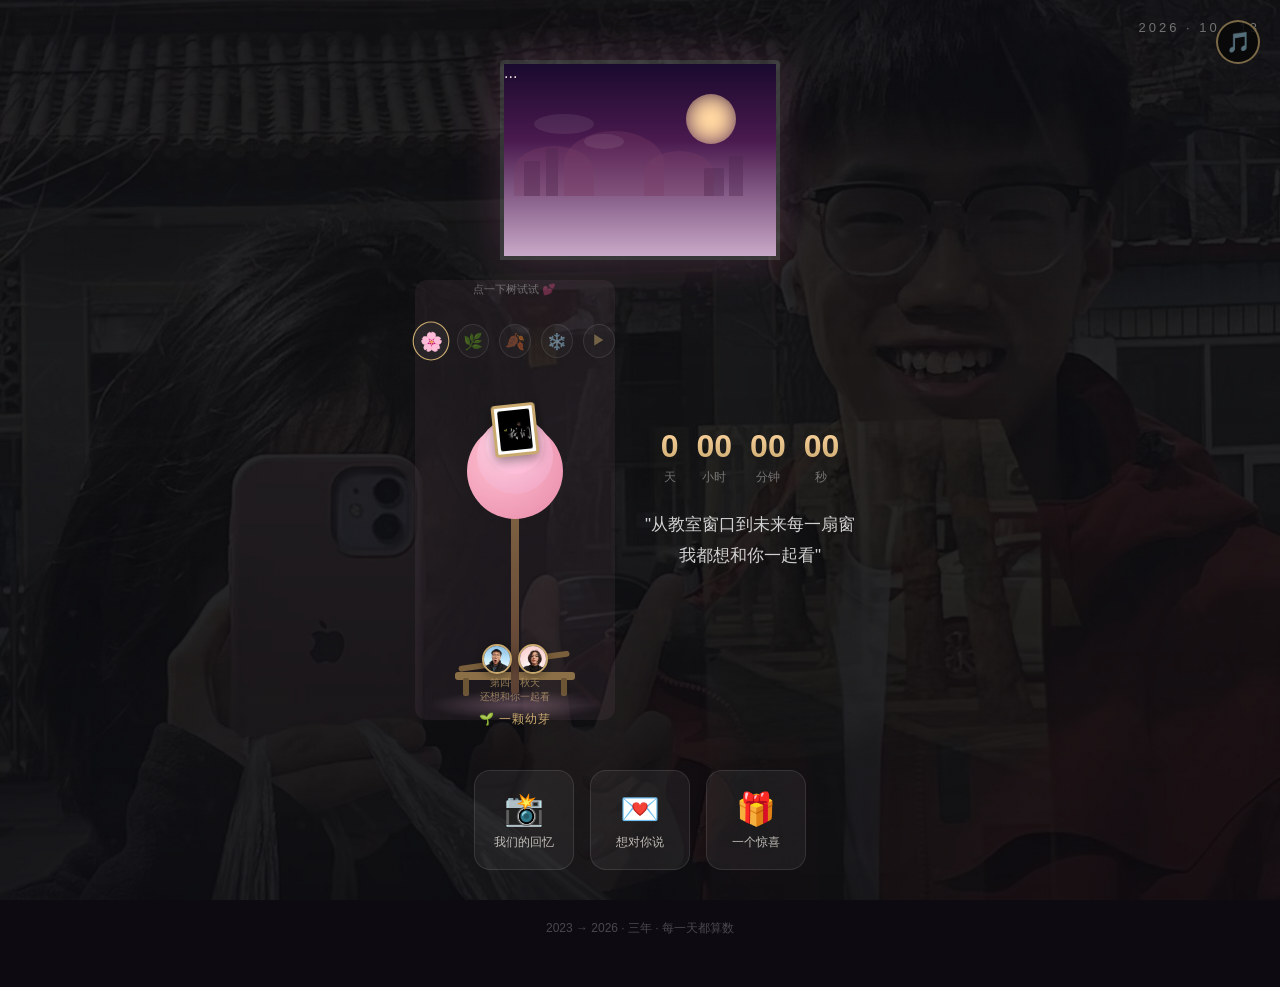
==== index.html @ 02c5efa4 "Add files via upload" ====
<!DOCTYPE html>
<html lang="zh-CN">
<head>
<meta charset="UTF-8" />
<meta name="viewport" content="width=device-width, initial-scale=1.0" />
<title>三周年快乐</title>
<link rel="stylesheet" href="style.css" />
</head>
<body>

<!-- ===== 四季背景合影层 ===== -->
<div class="bg-photos">
  <div class="bg-photo active" data-season="spring" style="background-image:url('spring.jpg')"></div>
  <div class="bg-photo" data-season="summer" style="background-image:url('summer.jpg')"></div>
  <div class="bg-photo" data-season="autumn" style="background-image:url('autumn.jpg')"></div>
  <div class="bg-photo" data-season="winter" style="background-image:url('winter.jpg')"></div>
</div>
<!-- 顶部日期 -->
<div class="date-badge">2026 · 10 · 13</div>

<!-- 主视觉：教室窗口 -->
 
<div class="window-scene">
  
  <div class="window-frame">
    <div class="sky" id="sky">
      <div class="sky">
  <!-- 远山剪影 -->
  <div class="mountains">
    <div class="mountain m1"></div>
    <div class="mountain m2"></div>
    <div class="mountain m3"></div>
  </div>
  <!-- 建筑剪影 -->
  <div class="buildings">
    <div class="building b1"></div>
    <div class="building b2"></div>
    <div class="building b3"></div>
    <div class="building b4"></div>
  </div>
  <div class="sun" id="sun"></div>
  ...
      <div class="sun" id="sun"></div>
      <div class="cloud cloud1"></div>
      <div class="cloud cloud2"></div>
      <div class="snow-layer" id="snowLayer"></div>
    </div>
    <div class="window-sill"></div>
  </div>
  <p class="scene-caption">在教室窗口，我们看了三年风景</p>
</div>

<!-- ===== 主内容区：左侧树 + 右侧内容 ===== -->
<div class="main-flex">

  <!-- 左侧：成长之树 + 长椅 -->
  <div class="tree-section">
    <div class="tree-scene">

      <div class="season-bg" id="seasonBg"></div>

      <!-- 长椅 + 两个人 -->
      <div class="bench-area">
        <div class="bench">
          <div class="bench-seat"></div>
          <div class="bench-back"></div>
          <div class="bench-leg left"></div>
          <div class="bench-leg right"></div>
        </div>
        <!-- 两个人坐着（大头贴） -->
        <div class="couple">
        <div class="avatar avatar-left">
            <img src="me.jpg" alt="我"
                onerror="this.style.display='none';this.nextElementSibling.style.display='flex';" />
            <div class="avatar-placeholder">我</div>
            <div class="name-tag">Y</div>
        </div>
        <div class="avatar avatar-right">
            <img src="her.jpg" alt="她"
                onerror="this.style.display='none';this.nextElementSibling.style.display='flex';" />
            <div class="avatar-placeholder">她</div>
            <div class="name-tag">X</div>
        </div>
        </div>
        <!-- 长椅上的话 -->
        <div class="bench-quote">第四个秋天<br/>还想和你一起看</div>
      </div>

      <!-- 地面 -->
      <div class="ground"></div>

      <!-- 树 -->
      <div class="tree" id="tree">
        <div class="trunk"></div>
        <div class="canopy canopy-back"></div>
        <div class="canopy canopy-mid"></div>
        <div class="canopy canopy-front"></div>
<!-- 树木粒子画布 -->
<canvas id="treeParticles" style="position:absolute;top:0;left:0;width:100%;height:100%;pointer-events:none;z-index:50;"></canvas>
        <!-- 合照相框（会飞） -->
        <div class="photo-frame" id="photoFrame">
          <img src="1.jpg" alt="合照1" id="treePhoto" onerror="this.style.display='none';this.nextElementSibling.style.display='flex';" />
          <div class="photo-placeholder">📷<br/>合照</div>
        </div>

        <div class="particles" id="particles"></div>
        <div class="blossoms" id="blossoms"></div>
      </div>

      <div class="click-hint" id="clickHint">点一下树试试 💕</div>
      <div class="tree-stage" id="stageText">🌱 一颗幼芽</div>

      <!-- 彩蛋提示 -->
      <div class="egg-hint" id="eggHint"></div>

      <!-- 四季切换 -->
      <div class="season-switcher">
      <button class="season-btn active" data-season="spring" onclick="setSeason('spring', this)">🌸</button>
      <button class="season-btn" data-season="summer" onclick="setSeason('summer', this)">🌿</button>
      <button class="season-btn" data-season="autumn" onclick="setSeason('autumn', this)">🍂</button>
      <button class="season-btn" data-season="winter" onclick="setSeason('winter', this)">❄️</button>
      <button class="auto-play-btn" id="autoPlayBtn" onclick="toggleAutoPlay()" title="自动轮播">▶</button>
    <!-- 音乐控制按钮 -->
<button class="music-btn" id="musicBtn" onclick="toggleMusic()" title="背景音乐">
  🎵
</button>
    </div>

    </div>
  </div>

  <!-- 右侧内容 -->
  <div class="right-content">
    <div class="counter">
      <div class="counter-item"><span id="days">1095</span><label>天</label></div>
      <div class="counter-item"><span id="hours">00</span><label>小时</label></div>
      <div class="counter-item"><span id="minutes">00</span><label>分钟</label></div>
      <div class="counter-item"><span id="seconds">00</span><label>秒</label></div>
    </div>
    <div class="main-quote">
      "从教室窗口到未来每一扇窗<br/>我都想和你一起看"
    </div>
  </div>

</div>

<!-- 跳转卡片 -->
<div class="nav-cards">
  <a href="memory.html" class="nav-card"><span class="nav-icon">📸</span><span>我们的回忆</span></a>
  <a href="letter.html" class="nav-card"><span class="nav-icon">💌</span><span>想对你说</span></a>
  <a href="surprise.html" class="nav-card"><span class="nav-icon">🎁</span><span>一个惊喜</span></a>
</div>

<div class="footer"><p>2023 → 2026 · 三年 · 每一天都算数</p></div>

<!-- ===== 照片弹窗 ===== -->
<div class="photo-modal" id="photoModal">
  <div class="photo-modal-bg" onclick="closePhoto()"></div>
  <div class="photo-modal-content" id="photoModalContent">
    <button class="photo-close" onclick="closePhoto()">✕</button>

    <div class="photo-carousel">
      <button class="carousel-btn prev" onclick="prevPhoto()">‹</button>

      <div class="photo-modal-frame" id="modalFrame">
        <img src="1.jpg" id="modalPhoto" onerror="handleModalError()" />
        <div class="photo-modal-placeholder" id="modalPlaceholder">
          <div style="font-size:48px;">📷</div>
        </div>
      </div>

      <button class="carousel-btn next" onclick="nextPhoto()">›</button>
    </div>

    <!-- 照片配文 -->
    <div class="photo-story" id="photoStory"></div>

    <!-- 圆点指示器 -->
    <div class="photo-dots" id="photoDots"></div>
  </div>
</div>

<!-- ===== 隐藏彩蛋弹窗 ===== -->
<div class="egg-modal" id="eggModal">
  <div class="egg-modal-content">
    <div class="egg-title">🎉 你发现了彩蛋！</div>
    <div class="egg-text" id="eggText">
      三年来你每一次点树<br/>
      都在告诉我<br/>
      你有多想和我在一起 💕
    </div>
    <button class="egg-btn" onclick="closeEgg()">我知道了，继续爱你 ❤️</button>
    <div class="egg-hearts" id="eggHearts"></div>
  </div>
</div>

<script src="countdown.js"></script>
<script src="tree.js"></script>
</body>
</html>
---- style.css ----
/* ============================================
   三周年纪念网页 - 完整样式
   ============================================ */

* { margin: 0; padding: 0; box-sizing: border-box; }

body {
  font-family: -apple-system, "PingFang SC", "Microsoft YaHei", sans-serif;
  background: #0a0a0f;
  color: #e8e4dc;
  min-height: 100vh;
  overflow-x: hidden;
  transition: background 1.5s ease, background-color 1.5s ease;
  animation: fadeIn 1s ease-out;
}

@keyframes fadeIn { from { opacity: 0; transform: translateY(20px); } to { opacity: 1; transform: translateY(0); } }

/* ===== 四季背景合影（最底层） ===== */
.bg-photos { position: fixed; top: 0; left: 0; right: 0; bottom: 0; z-index: -2; overflow: hidden; }
.bg-photo {
  position: absolute; top: 0; left: 0; right: 0; bottom: 0;
  background-size: cover; background-position: center; background-repeat: no-repeat;
  opacity: 0; transform: scale(1.1);
  transition: opacity 2s ease, transform 6s ease-out;
  filter: brightness(0.3) saturate(0.7);
  pointer-events: none !important;
}
.bg-photo.active { opacity: 1; transform: scale(1); }

/* ===== 全屏装饰层：必须穿透点击 ===== */
.bg-photo, .season-bg, .sky, .sun, .cloud, .ground, .mountain, .building {
  pointer-events: none !important;
}

/* ===== 顶部日期 ===== */
.date-badge {
  position: absolute; top: 20px; right: 20px;
  font-size: 13px; letter-spacing: 3px;
  color: rgba(255,255,255,0.4); font-weight: 300;
  z-index: 10;
}

/* ===== 教室窗口 ===== */
.window-scene { display: flex; flex-direction: column; align-items: center; padding-top: 60px; margin-bottom: 30px; position: relative; z-index: 10; }
.window-frame {
  width: 280px; height: 200px;
  border: 4px solid rgba(255,255,255,0.15);
  border-radius: 4px 4px 0 0;
  position: relative; overflow: hidden;
  box-shadow: 0 0 40px rgba(255,180,100,0.1);
  transition: box-shadow 1.5s;
}
.sky { width: 100%; height: 100%; position: relative; transition: background 1.5s; }
.sun {
  width: 50px; height: 50px;
  background: radial-gradient(circle, #ffd6a0, transparent);
  border-radius: 50%; position: absolute; top: 30px; right: 40px;
  animation: glow 3s ease-in-out infinite alternate;
}
.cloud { position: absolute; background: rgba(255,255,255,0.08); border-radius: 50%; }
.cloud1 { width: 60px; height: 20px; top: 50px; left: 30px; }
.cloud2 { width: 40px; height: 15px; top: 70px; left: 80px; animation: drift 8s linear infinite; }
@keyframes drift { 0%{transform:translateX(-20px)} 100%{transform:translateX(20px)} }
@keyframes glow { 0%{opacity:0.6} 100%{opacity:1} }
.window-sill { width: 300px; height: 12px; background: rgba(255,255,255,0.1); border-radius: 0 0 4px 4px; }
.scene-caption { margin-top: 16px; font-size: 14px; color: rgba(255,255,255,0.5); font-style: italic; }

/* 远山 */
.mountains { position: absolute; bottom: 60px; left: 0; width: 100%; height: 80px; }
.mountain { position: absolute; bottom: 0; border-radius: 50% 50% 0 0; transition: background 1.5s; }
.m1 { width: 80px; height: 50px; left: 10px; }
.m2 { width: 100px; height: 65px; left: 60px; }
.m3 { width: 70px; height: 45px; left: 140px; }

/* 建筑 */
.buildings { position: absolute; bottom: 60px; left: 0; width: 100%; height: 60px; }
.building { position: absolute; bottom: 0; border-radius: 2px 2px 0 0; transition: background 1.5s; }
.b1 { width: 16px; height: 35px; left: 20px; }
.b2 { width: 12px; height: 48px; left: 42px; }
.b3 { width: 20px; height: 28px; left: 200px; }
.b4 { width: 14px; height: 40px; left: 225px; }

/* 飘雪 */
.snow-layer { position: absolute; top: 0; left: 0; width: 100%; height: 100%; }
.snowflake { position: absolute; top: -20px; font-size: 14px; animation: snowFall linear infinite; }
@keyframes snowFall { 0%{transform:translateY(0) translateX(0);opacity:1} 100%{transform:translateY(220px) translateX(30px);opacity:0} }

/* ===== 主内容区 ===== */
.main-flex { display: flex; align-items: center; justify-content: center; gap: 20px; padding: 20px; max-width: 560px; margin: 0 auto; position: relative; z-index: 10; }

/* 左侧树 */
.tree-section { flex-shrink: 0; width: 200px; }
.tree-scene { position: relative; width: 200px; height: 440px; }
.season-bg { position: absolute; top: 0; left: 0; width: 100%; height: 100%; border-radius: 12px; transition: background 1.5s; }

/* 长椅 */
.bench-area { position: absolute; bottom: 40px; left: 0; right: 0; display: flex; flex-direction: column; align-items: center; }
.bench { position: relative; width: 120px; height: 40px; }
.bench-seat { position: absolute; bottom: 0; left: 0; width: 120px; height: 8px; background: #8b6f47; border-radius: 3px; }
.bench-back { position: absolute; bottom: 8px; left: 4px; width: 112px; height: 6px; background: #7a5f3c; border-radius: 3px; transform: rotate(-8deg); transform-origin: left bottom; }
.bench-leg { position: absolute; bottom: -16px; width: 6px; height: 18px; background: #6b5535; border-radius: 2px; }
.bench-leg.left { left: 8px; }
.bench-leg.right { right: 8px; }

/* 大头贴 */
.couple { position: absolute; bottom: 6px; left: 50%; transform: translateX(-50%); display: flex; gap: 6px; z-index: 5; }
.avatar {
  position: relative; width: 30px; height: 30px; border-radius: 50%;
  border: 2px solid #c9a96e; overflow: hidden;
  box-shadow: 0 2px 8px rgba(0,0,0,0.4); background: #2a2a3e;
  display: flex; align-items: center; justify-content: center;
  animation: avatarBreathe 3s ease-in-out infinite;
}
.avatar:nth-child(2) { animation-delay: 1.5s; }
.avatar img { width: 100%; height: 100%; object-fit: cover; }
.avatar-placeholder { display: none; align-items: center; justify-content: center; width: 100%; height: 100%; font-size: 10px; color: #c9a96e; font-weight: 600; }
.avatar::after {
  content: ''; position: absolute; bottom: -12px; left: 50%; transform: translateX(-50%);
  width: 22px; height: 12px; border-radius: 8px 8px 0 0; background: #6b9fff; z-index: -1;
}
.couple .avatar:nth-child(2)::after { background: #ff8fab; }
.name-tag {
  position: absolute; top: -6px; right: -8px; font-size: 8px; font-weight: 700; color: #fff;
  background: rgba(201,169,110,0.95); border-radius: 50%; width: 13px; height: 13px;
  display: flex; align-items: center; justify-content: center; border: 1px solid #fff;
}
@keyframes avatarBreathe { 0%,100%{transform:translateY(0)} 50%{transform:translateY(-2px)} }

.bench-quote { position: absolute; bottom: -24px; font-size: 10px; color: #c9a96e; text-align: center; line-height: 1.4; white-space: nowrap; opacity: 0.7; }

.ground {
  position: absolute; bottom: 0; left: 50%; transform: translateX(-50%);
  width: 180px; height: 30px; border-radius: 50%;
  background: radial-gradient(ellipse at center, rgba(120,160,100,0.3) 0%, transparent 70%);
  transition: background 1.5s;
}

/* 树 */
.tree { position: absolute; bottom: 26px; left: 50%; transform: translateX(-50%); width: 120px; height: 340px; cursor: pointer; animation: sway 6s ease-in-out 4s infinite; }
.trunk {
  position: absolute; bottom: 0; left: 50%; transform: translateX(-50%);
  width: 6px; height: 0; background: linear-gradient(180deg, #8b6f47, #5c4033);
  border-radius: 3px; transform-origin: bottom center; animation: growTrunk 4s ease-out forwards;
}
@keyframes growTrunk { 0%{height:0;width:3px} 50%{height:190px;width:5px} 100%{height:260px;width:8px} }

.canopy { position: absolute; left: 50%; border-radius: 50%; transform: translateX(-50%) scale(0); opacity: 0; transition: all 1.5s; }
.canopy-back { width: 96px; height: 96px; bottom: 175px; animation: growCanopy 3s ease-out 1.5s forwards; }
.canopy-mid { width: 76px; height: 76px; bottom: 200px; animation: growCanopy 3s ease-out 2.5s forwards; }
.canopy-front { width: 58px; height: 58px; bottom: 220px; animation: growCanopy 3s ease-out 3.5s forwards; }
@keyframes growCanopy { 0%{transform:translateX(-50%) scale(0);opacity:0} 60%{transform:translateX(-50%) scale(1.1);opacity:1} 100%{transform:translateX(-50%) scale(1);opacity:1} }
@keyframes sway { 0%,100%{transform:translateX(-50%) rotate(0deg)} 25%{transform:translateX(-50%) rotate(1.5deg)} 75%{transform:translateX(-50%) rotate(-1.5deg)} }

/* 花朵 */
.blossoms { position: absolute; top: 0; left: 0; width: 100%; height: 100%; pointer-events: none; z-index: 6; }
.blossom {
  position: absolute; border-radius: 50%; opacity: 0; transform: scale(0);
  transition: opacity 1.2s ease-out, transform 1.2s ease-out;
  background: radial-gradient(circle at 35% 35%, #ffe0ec 0%, #ffb3d1 55%, #ff8fbf 100%);
  box-shadow: 0 0 4px rgba(255,150,190,0.5);
}
.blossom.bloom { opacity: 1; transform: scale(1); animation: blossomSway 4s ease-in-out infinite; }
@keyframes blossomSway { 0%,100%{transform:scale(1) rotate(0deg)} 25%{transform:scale(1.08) rotate(3deg)} 75%{transform:scale(0.96) rotate(-3deg)} }
.blossom::before, .blossom::after { content: ''; position: absolute; border-radius: 50%; background: rgba(255,255,255,0.4); }
.blossom::before { width: 40%; height: 40%; top: 15%; left: 30%; }
.blossom::after { width: 30%; height: 30%; bottom: 20%; right: 25%; }

/* 合照相框 */
.photo-frame {
  position: absolute; left: 50%; top: 50px; transform: translateX(-50%) rotate(-6deg);
  width: 44px; height: 52px; background: #fff; border: 3px solid #c9a96e;
  border-radius: 4px; padding: 3px; box-shadow: 0 4px 12px rgba(0,0,0,0.4);
  opacity: 0; animation: showPhoto 0.8s ease-out 4.5s forwards; z-index: 10; overflow: hidden;
}
.photo-frame img { width: 100%; height: 100%; object-fit: cover; border-radius: 2px; }
.photo-placeholder { display: none; flex-direction: column; align-items: center; justify-content: center; width: 100%; height: 100%; font-size: 9px; color: #c9a96e; text-align: center; }
@keyframes showPhoto { to { opacity: 1; } }
.tree.clicked .photo-frame { animation: photoWiggle 0.5s ease-out; }
@keyframes photoWiggle { 0%,100%{transform:translateX(-50%) rotate(-6deg)} 25%{transform:translateX(-50%) rotate(-14deg) scale(1.08)} 75%{transform:translateX(-50%) rotate(4deg) scale(1.08)} }

/* 粒子 */
.particles { position: absolute; top: 0; left: 0; width: 100%; height: 100%; pointer-events: none; }
.particle { position: absolute; font-size: 14px; animation: fall linear forwards; }
@keyframes fall { 0%{transform:translateY(0) rotate(0deg);opacity:1} 100%{transform:translateY(280px) rotate(360deg);opacity:0} }

.click-hint { position: absolute; top: 2px; left: 0; right: 0; text-align: center; font-size: 11px; color: rgba(255,255,255,0.35); animation: blink 2s ease-in-out infinite; }
@keyframes blink { 0%,100%{opacity:0.35} 50%{opacity:0.8} }
.tree-stage { position: absolute; bottom: -8px; left: 0; right: 0; text-align: center; font-size: 12px; color: #c9a96e; letter-spacing: 1px; }
.egg-hint { position: absolute; top: -16px; left: 0; right: 0; text-align: center; font-size: 10px; color: #ff8fbf; opacity: 0; transition: opacity 0.3s; }
.egg-hint.show { opacity: 1; }

/* 四季切换 */
.season-switcher { position: absolute; bottom: -44px; left: 0; right: 0; display: flex; justify-content: center; gap: 10px; z-index: 20; }
.season-btn { width: 34px; height: 34px; border-radius: 50%; border: 1px solid rgba(255,255,255,0.2); background: rgba(255,255,255,0.05); cursor: pointer; font-size: 16px; transition: all 0.3s; opacity: 0.5; }
.season-btn.active { opacity: 1; transform: scale(1.15); border-color: #c9a96e; }
.auto-play-btn {
  width: 34px; height: 34px; border-radius: 50%; border: 1px solid rgba(255,255,255,0.2);
  background: rgba(255,255,255,0.05); cursor: pointer; font-size: 14px; color: #c9a96e;
  transition: all 0.3s; opacity: 0.5; display: flex; align-items: center; justify-content: center;
}
.auto-play-btn:hover { opacity: 0.8; }
.auto-play-btn.active { opacity: 1; transform: scale(1.15); border-color: #c9a96e; background: rgba(201,169,110,0.15); }

/* 右侧内容 */
.right-content { flex: 1; display: flex; flex-direction: column; align-items: center; gap: 24px; }
.counter { display: flex; justify-content: center; gap: 18px; }
.counter-item { display: flex; flex-direction: column; align-items: center; }
.counter-item span { font-size: 32px; font-weight: 700; background: linear-gradient(180deg, #ffd6a0, #c9a96e); -webkit-background-clip: text; -webkit-text-fill-color: transparent; font-variant-numeric: tabular-nums; }
.counter-item label { font-size: 12px; color: rgba(255,255,255,0.4); margin-top: 4px; }
.main-quote { text-align: center; font-size: 17px; line-height: 1.8; color: rgba(255,255,255,0.8); padding: 0 10px; font-weight: 300; }

/* ===== 底部导航按钮（重点修复点击） ===== */
.nav-cards {
  display: flex; justify-content: center; gap: 16px;
  padding: 30px 20px; flex-wrap: wrap;
  position: relative; z-index: 50 !important;
  pointer-events: auto !important;
}
.nav-cards > div,
.nav-cards > a,
.nav-cards button,
.nav-cards .nav-card {
  pointer-events: auto !important;
  cursor: pointer;
  position: relative;
  z-index: 51;
}
.nav-card {
  width: 100px; height: 100px;
  background: rgba(255,255,255,0.05);
  border: 1px solid rgba(255,255,255,0.1); border-radius: 16px;
  display: flex; flex-direction: column; align-items: center; justify-content: center;
  text-decoration: none; color: #e8e4dc; transition: all 0.3s;
}
.nav-card:active { transform: scale(0.95); background: rgba(255,255,255,0.1); }
.nav-icon { font-size: 32px; margin-bottom: 6px; }
.nav-card span:last-child { font-size: 12px; opacity: 0.8; }

.footer { text-align: center; padding: 20px; font-size: 12px; color: rgba(255,255,255,0.25); position: relative; z-index: 10; }

/* ===== 照片弹窗 ===== */
.photo-modal { position: fixed; top: 0; left: 0; right: 0; bottom: 0; z-index: 1000; display: flex; align-items: center; justify-content: center; opacity: 0; pointer-events: none; transition: opacity 0.4s ease; }
.photo-modal.show { opacity: 1; pointer-events: auto; }
.photo-modal-bg { position: absolute; inset: 0; background: rgba(0,0,0,0.85); backdrop-filter: blur(8px); cursor: pointer; }
.photo-modal-content { position: relative; z-index: 1; display: flex; flex-direction: column; align-items: center; }
.photo-close { position: absolute; top: -44px; right: 0; width: 36px; height: 36px; border-radius: 50%; border: 1px solid rgba(255,255,255,0.3); background: rgba(255,255,255,0.1); color: #fff; font-size: 18px; cursor: pointer; display: flex; align-items: center; justify-content: center; transition: all 0.3s; z-index: 10; }
.photo-close:active { transform: scale(0.9); background: rgba(255,255,255,0.2); }
.photo-carousel { display: flex; align-items: center; gap: 16px; }
.carousel-btn { width: 40px; height: 40px; border-radius: 50%; border: 1px solid rgba(255,255,255,0.2); background: rgba(255,255,255,0.08); color: #fff; font-size: 28px; cursor: pointer; display: flex; align-items: center; justify-content: center; transition: all 0.3s; }
.carousel-btn:active { transform: scale(0.9); background: rgba(255,255,255,0.15); }
.photo-modal-frame { width: 260px; height: 340px; background: #fff; border: 4px solid #c9a96e; border-radius: 8px; padding: 6px; box-shadow: 0 20px 60px rgba(0,0,0,0.6), 0 0 40px rgba(201,169,110,0.2); overflow: hidden; position: relative; transition: transform 0.4s; }
.photo-modal-frame img { width: 100%; height: 100%; object-fit: cover; border-radius: 4px; }
.photo-modal-placeholder { display: none; flex-direction: column; align-items: center; justify-content: center; width: 100%; height: 100%; text-align: center; }
.photo-story { margin-top: 20px; text-align: center; max-width: 280px; }
.photo-story .story-date { font-size: 12px; color: #c9a96e; margin-bottom: 6px; letter-spacing: 1px; }
.photo-story .story-text { font-size: 15px; line-height: 1.6; color: rgba(255,255,255,0.9); }
.photo-dots { display: flex; gap: 6px; margin-top: 16px; }
.photo-dot { width: 8px; height: 8px; border-radius: 50%; background: rgba(255,255,255,0.25); cursor: pointer; transition: all 0.3s; }
.photo-dot.active { background: #c9a96e; transform: scale(1.3); }

/* ===== 彩蛋弹窗 ===== */
.egg-modal { position: fixed; inset: 0; z-index: 99999; display: flex; align-items: center; justify-content: center; opacity: 0; pointer-events: none; transition: opacity 0.5s ease; }
.egg-modal.show { opacity: 1; pointer-events: auto; }
.egg-modal::before { content: ''; position: absolute; inset: 0; background: rgba(20,0,10,0.9); backdrop-filter: blur(10px); }
.egg-modal-content { position: relative; z-index: 1; text-align: center; animation: eggPop 0.6s cubic-bezier(0.34,1.56,0.64,1); }
@keyframes eggPop { 0%{transform:scale(0.5);opacity:0} 100%{transform:scale(1);opacity:1} }
.egg-title { font-size: 24px; margin-bottom: 20px; }
.egg-text { font-size: 16px; line-height: 2; color: rgba(255,255,255,0.85); margin-bottom: 30px; }
.egg-btn { padding: 12px 28px; border-radius: 30px; border: 1px solid #c9a96e; background: rgba(201,169,110,0.15); color: #c9a96e; font-size: 15px; cursor: pointer; transition: all 0.3s; }
.egg-btn:active { transform: scale(0.95); background: rgba(201,169,110,0.3); }
.egg-hearts { position: absolute; inset: 0; pointer-events: none; }

/* 季节情话（不挡点击） */
#seasonQuote { pointer-events: none !important; }

/* ===== body遮罩（放最后，确保层级最低） ===== */
body::after {
  content: ''; position: fixed; inset: 0;
  background: linear-gradient(180deg, rgba(10,10,15,0.7) 0%, rgba(10,10,15,0.5) 40%, rgba(10,10,15,0.7) 100%);
  pointer-events: none !important;
  z-index: 0;
}

/* ===== 四季配色 ===== */
/* 春天 */
body.season-spring { background: #0d0a12; }
body.season-spring .mountain { background: rgba(120,60,100,0.35); }
body.season-spring .building { background: rgba(80,40,80,0.4); }
body.season-spring .sky { background: linear-gradient(180deg, #1a0a2e 0%, #4a1a4e 40%, #c9a9c9 100%); }
body.season-spring .canopy-back { background: radial-gradient(circle at 35% 35%, #ffc0d0, #e88aaa); }
body.season-spring .canopy-mid { background: radial-gradient(circle at 35% 35%, #ffd0e0, #f0a0c0); }
body.season-spring .canopy-front { background: radial-gradient(circle at 35% 35%, #ffe0f0, #ffb0d0); }
body.season-spring .ground { background: radial-gradient(ellipse at center, rgba(200,150,180,0.35) 0%, transparent 70%); }
body.season-spring .season-bg { background: rgba(255,180,220,0.06); }
body.season-spring .window-frame { box-shadow: 0 0 40px rgba(255,150,200,0.15), 0 0 80px rgba(200,100,180,0.05); }

/* 夏天 */
body.season-summer { background: #060d08; }
body.season-summer .mountain { background: rgba(30,80,60,0.4); }
body.season-summer .building { background: rgba(20,50,50,0.45); }
body.season-summer .sky { background: linear-gradient(180deg, #0a1a3e 0%, #1a4a8e 45%, #a0d8a0 100%); }
body.season-summer .sun { background: radial-gradient(circle, #fff4cc, transparent); animation: summerGlow 2s ease-in-out infinite alternate; }
@keyframes summerGlow { 0%{opacity:0.7;transform:scale(1)} 100%{opacity:1;transform:scale(1.15)} }
body.season-summer .canopy-back { background: radial-gradient(circle at 35% 35%, #2a7a2a, #164a16); }
body.season-summer .canopy-mid { background: radial-gradient(circle at 35% 35%, #3a9a3a, #226a22); }
body.season-summer .canopy-front { background: radial-gradient(circle at 35% 35%, #5acc5a, #3a8a3a); }
body.season-summer .ground { background: radial-gradient(ellipse at center, rgba(80,180,80,0.4) 0%, transparent 70%); }
body.season-summer .season-bg { background: rgba(100,200,150,0.05); }
body.season-summer .window-frame { box-shadow: 0 0 40px rgba(100,200,255,0.12), 0 0 60px rgba(50,150,80,0.06); }

/* 秋天 */
body.season-autumn { background: #0f0a04; }
body.season-autumn .mountain { background: rgba(120,70,30,0.4); }
body.season-autumn .building { background: rgba(80,45,20,0.45); }
body.season-autumn .sky { background: linear-gradient(180deg, #2e1a0a 0%, #6a3a1a 45%, #d4a050 100%); }
body.season-autumn .sun { background: radial-gradient(circle, #ffcc80, transparent); }
body.season-autumn .canopy-back { background: radial-gradient(circle at 35% 35%, #d4882a, #a05a10); }
body.season-autumn .canopy-mid { background: radial-gradient(circle at 35% 35%, #e8a040, #c07820); }
body.season-autumn .canopy-front { background: radial-gradient(circle at 35% 35%, #f0c060, #d09030); }
body.season-autumn .ground { background: radial-gradient(ellipse at center, rgba(220,160,60,0.35) 0%, transparent 70%); }
body.season-autumn .season-bg { background: rgba(255,180,80,0.06); }
body.season-autumn .window-frame { box-shadow: 0 0 40px rgba(255,180,80,0.15), 0 0 70px rgba(200,100,30,0.08); }

/* 冬天 */
body.season-winter { background: #04060c; }
body.season-winter .mountain { background: rgba(100,120,160,0.45); }
body.season-winter .building { background: rgba(60,80,120,0.5); }
body.season-winter .sky { background: linear-gradient(180deg, #060c1a 0%, #1a2540 50%, #c8d8e8 100%); }
body.season-winter .sun { background: radial-gradient(circle, #e0ecff, transparent); opacity: 0.5; }
body.season-winter .cloud { background: rgba(200,220,255,0.15); }
body.season-winter .canopy-back { background: radial-gradient(circle at 35% 35%, #b8c8d8, #7898b8); }
body.season-winter .canopy-mid { background: radial-gradient(circle at 35% 35%, #c8d8e8, #90b0d0); }
body.season-winter .canopy-front { background: radial-gradient(circle at 35% 35%, #d8e4f4, #b0c8e0); }
body.season-winter .ground { background: radial-gradient(ellipse at center, rgba(200,220,255,0.45) 0%, transparent 70%); }
body.season-winter .season-bg { background: rgba(180,210,255,0.05); }
body.season-winter .window-frame { box-shadow: 0 0 40px rgba(180,220,255,0.12), 0 0 80px rgba(100,150,255,0.06); }

/* 手机竖屏 */
@media (max-width: 420px) {
  .main-flex { flex-direction: column; gap: 30px; }
  .tree-section { width: auto; }
  .right-content .counter-item span { font-size: 28px; }
  .photo-modal-frame { width: 220px; height: 290px; }
}
/* ===== 顶部四个按钮：强制可点、不被遮挡 ===== */
.season-btn, 
.play-btn, 
/* 如果你的按钮有统一父级，比如 .top-nav，也加上 */
.season-controls {
  position: relative !important;
  z-index: 9999 !important;        /* 强制最顶层 */
  pointer-events: auto !important; /* 强制接收点击 */
  cursor: pointer !important;
}

/* 确保全屏背景/遮罩绝对不挡顶部按钮 */
.bg-photo, .season-bg, .sky, .sun, .cloud, .ground, .mountain, .building, body::after {
  pointer-events: none !important;
}

/* 弹窗打开时，顶部按钮依然可点（如果不需要弹窗时也能切季节，保留这句） 
   如果弹窗打开时想禁止切季节，把下面两行删掉即可 */
.photo-modal ~ .season-controls,
.photo-modal ~ * .season-btn {
  pointer-events: auto !important;
  z-index: 9999 !important;
}
/* 顶部5个按钮强制可点 */
.season-switcher {
  position: relative !important;
  z-index: 9998 !important;
  pointer-events: auto !important;
}
.season-btn, .auto-play-btn {
  position: relative !important;
  z-index: 9999 !important;
  pointer-events: auto !important;
  cursor: pointer !important;
}
/* 全屏装饰层绝不拦截 */
.bg-photo, .season-bg, .sky, .sun, .cloud, .ground, .mountain, .building, body::after {
  pointer-events: none !important;
}
/* 弹窗打开时顶部按钮依然可点 */
.photo-modal.show ~ .season-switcher,
.photo-modal.show ~ * .season-btn {
  pointer-events: auto !important;
  z-index: 9999 !important;
}
/* ===== 音乐按钮 ===== */
.music-btn {
  position: fixed !important;
  top: 20px;
  right: 20px;
  z-index: 10000 !important;
  pointer-events: auto !important;
  width: 44px;
  height: 44px;
  border-radius: 50%;
  border: 2px solid rgba(201, 169, 110, 0.6);
  background: rgba(0, 0, 0, 0.55);
  backdrop-filter: blur(10px);
  color: #c9a96e;
  font-size: 20px;
  cursor: pointer !important;
  transition: all 0.3s ease;
  display: flex;
  align-items: center;
  justify-content: center;
}

.music-btn:hover {
  transform: scale(1.15);
  border-color: rgba(201, 169, 110, 1);
  box-shadow: 0 0 15px rgba(201, 169, 110, 0.4);
}

.music-btn.playing {
  animation: musicPulse 2s ease-in-out infinite;
  border-color: rgba(201, 169, 110, 1);
  box-shadow: 0 0 12px rgba(201, 169, 110, 0.3);
}

.music-btn.muted {
  opacity: 0.5;
}

@keyframes musicPulse {
  0%, 100% { box-shadow: 0 0 8px rgba(201, 169, 110, 0.3); }
  50% { box-shadow: 0 0 20px rgba(201, 169, 110, 0.6); }
}

/* 音乐提示气泡 */
.music-hint {
  position: fixed;
  top: 70px;
  right: 20px;
  z-index: 10000;
  background: rgba(0, 0, 0, 0.75);
  backdrop-filter: blur(10px);
  color: #fff;
  padding: 8px 16px;
  border-radius: 20px;
  font-size: 13px;
  border: 1px solid rgba(201, 169, 110, 0.3);
  opacity: 0;
  transform: translateY(-10px);
  transition: all 0.4s ease;
  pointer-events: none;
  white-space: nowrap;
}

.music-hint.show {
  opacity: 1;
  transform: translateY(0);
}
/* 惊喜卡片（还原图中样式） */
.surprise-card {
  width: 140px;
  height: 140px;
  background: #2a2a2a;
  border-radius: 20px;
  display: flex;
  flex-direction: column;
  align-items: center;
  justify-content: center;
  cursor: pointer;
  transition: transform 0.3s, box-shadow 0.3s;
  margin: 20px;
}
.surprise-card:hover {
  transform: scale(1.05);
  box-shadow: 0 0 15px rgba(255, 215, 0, 0.3);
}
.gift-icon { font-size: 48px; margin-bottom: 10px; }
.surprise-text { color: #ccc; font-size: 16px; }

/* 弹窗遮罩 */
.coupon-modal {
  display: none;
  position: fixed; top: 0; left: 0; width: 100%; height: 100%;
  background: rgba(0,0,0,0.8);
  align-items: center; justify-content: center;
  z-index: 999;
}
.coupon-modal.show { display: flex; }

/* 礼券样式 */
.coupon-content {
  background: linear-gradient(135deg, #4a3018, #2a2a2a);
  padding: 30px; border-radius: 20px;
  position: relative; max-width: 320px; width: 90%;
  animation: popIn 0.5s ease;
}
@keyframes popIn { from { transform: scale(0.8); } to { transform: scale(1); } }
.close-btn {
  position: absolute; top: 10px; right: 15px;
  background: none; border: none; color: #fff; font-size: 28px; cursor: pointer;
}
.coupon-box {
  border: 2px dashed #d4af37;
  border-radius: 15px; padding: 20px; text-align: center; color: #fff;
}
.coupon-header { font-size: 22px; color: #d4af37; margin-bottom: 15px; }
.coupon-body h3 { margin: 10px 0; font-size: 18px; }
.coupon-body p { font-size: 14px; line-height: 1.6; color: #ddd; }
.coupon-code {
  margin: 15px 0; padding: 8px;
  background: #1a1a1a; border-radius: 8px;
  font-family: monospace; color: #d4af37; font-size: 14px;
}
.claim-btn {
  background: #d4af37; color: #2a2a2a; border: none;
  padding: 10px 30px; border-radius: 999px; font-size: 16px;
  cursor: pointer; transition: 0.3s;
}
.claim-btn:active { transform: scale(0.95); }
.claim-btn.claimed { background: #555; color: #aaa; pointer-events: none; }
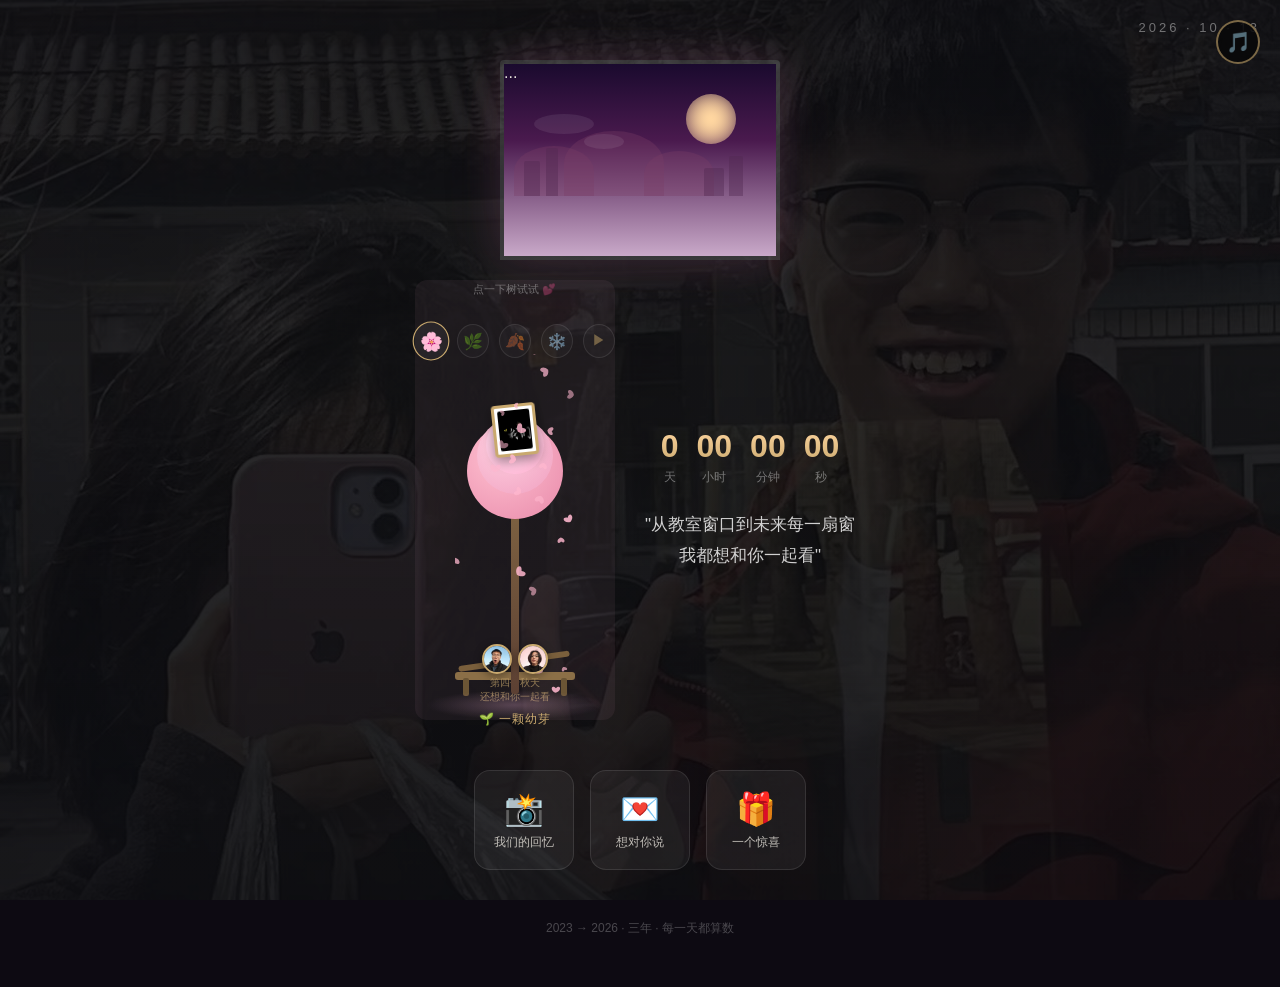
==== commit edf62fb2: "Add files via upload" ====
--- a/index.html
+++ b/index.html
@@ -96,7 +96,8 @@
         <div class="canopy canopy-mid"></div>
         <div class="canopy canopy-front"></div>
 <!-- 树木粒子画布 -->
-<canvas id="treeParticles" style="position:absolute;top:0;left:0;width:100%;height:100%;pointer-events:none;z-index:50;"></canvas>
+<!-- 粒子画布：JS 会按四季渲染不同粒子 -->
+<canvas id="treeParticles"></canvas>
         <!-- 合照相框（会飞） -->
         <div class="photo-frame" id="photoFrame">
           <img src="1.jpg" alt="合照1" id="treePhoto" onerror="this.style.display='none';this.nextElementSibling.style.display='flex';" />
--- a/style.css
+++ b/style.css
@@ -280,8 +280,14 @@
   background: linear-gradient(180deg, rgba(10,10,15,0.7) 0%, rgba(10,10,15,0.5) 40%, rgba(10,10,15,0.7) 100%);
   pointer-events: none !important;
   z-index: 0;
-}
-
+}/* ===== 树内粒子画布 ===== */
+#treeParticles {
+  position: absolute;
+  top: 0; left: 0;
+  width: 100%; height: 100%;
+  pointer-events: none;
+  z-index: 55;
+}
 /* ===== 四季配色 ===== */
 /* 春天 */
 body.season-spring { background: #0d0a12; }
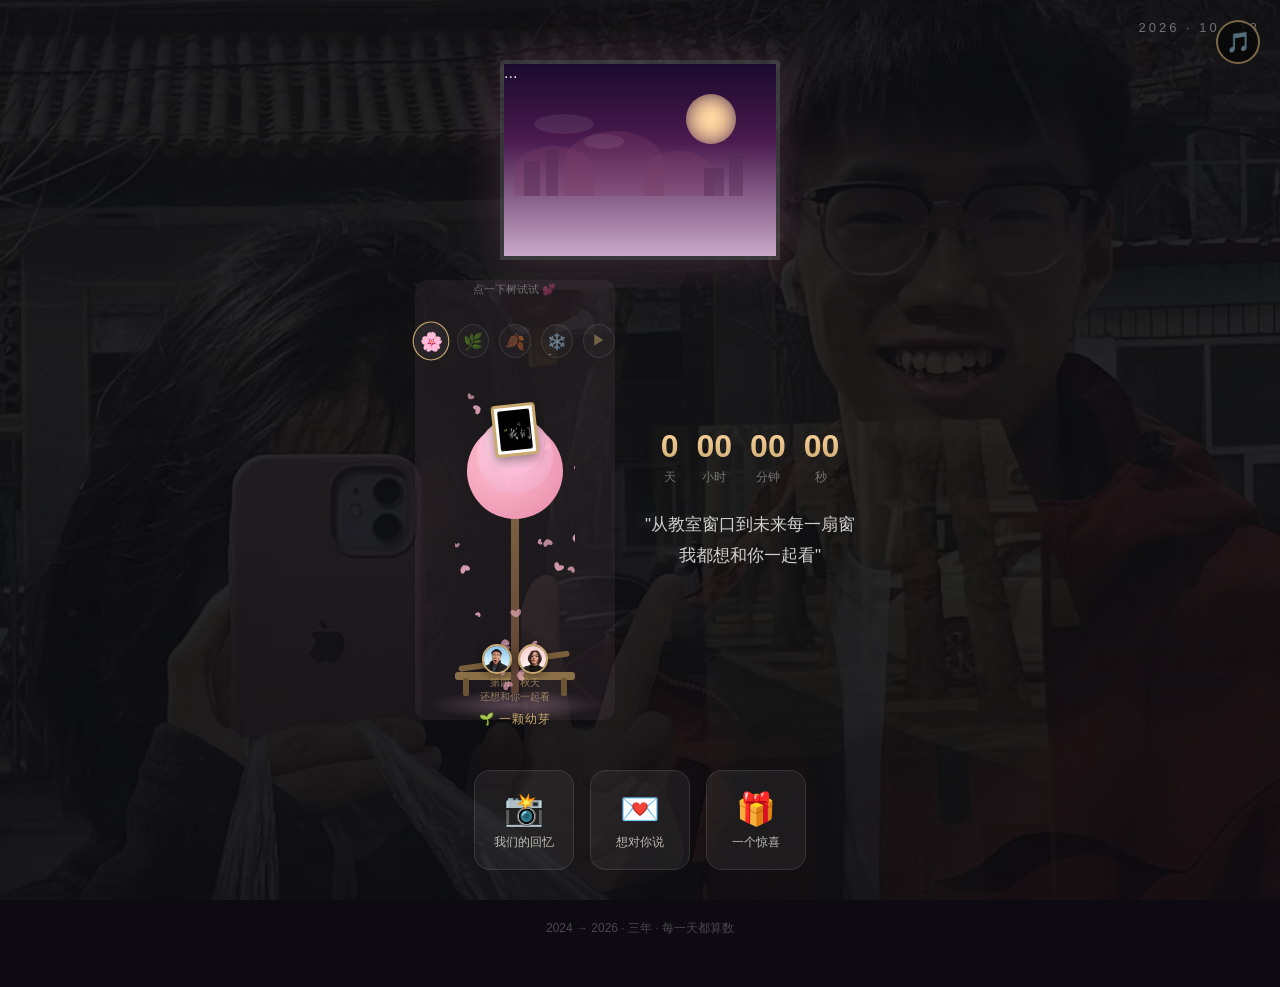
==== commit 1cfefe48: "Add files via upload" ====
--- a/index.html
+++ b/index.html
@@ -152,7 +152,7 @@
   <a href="surprise.html" class="nav-card"><span class="nav-icon">🎁</span><span>一个惊喜</span></a>
 </div>
 
-<div class="footer"><p>2023 → 2026 · 三年 · 每一天都算数</p></div>
+<div class="footer"><p>2024 → 2026 · 三年 · 每一天都算数</p></div>
 
 <!-- ===== 照片弹窗 ===== -->
 <div class="photo-modal" id="photoModal">
